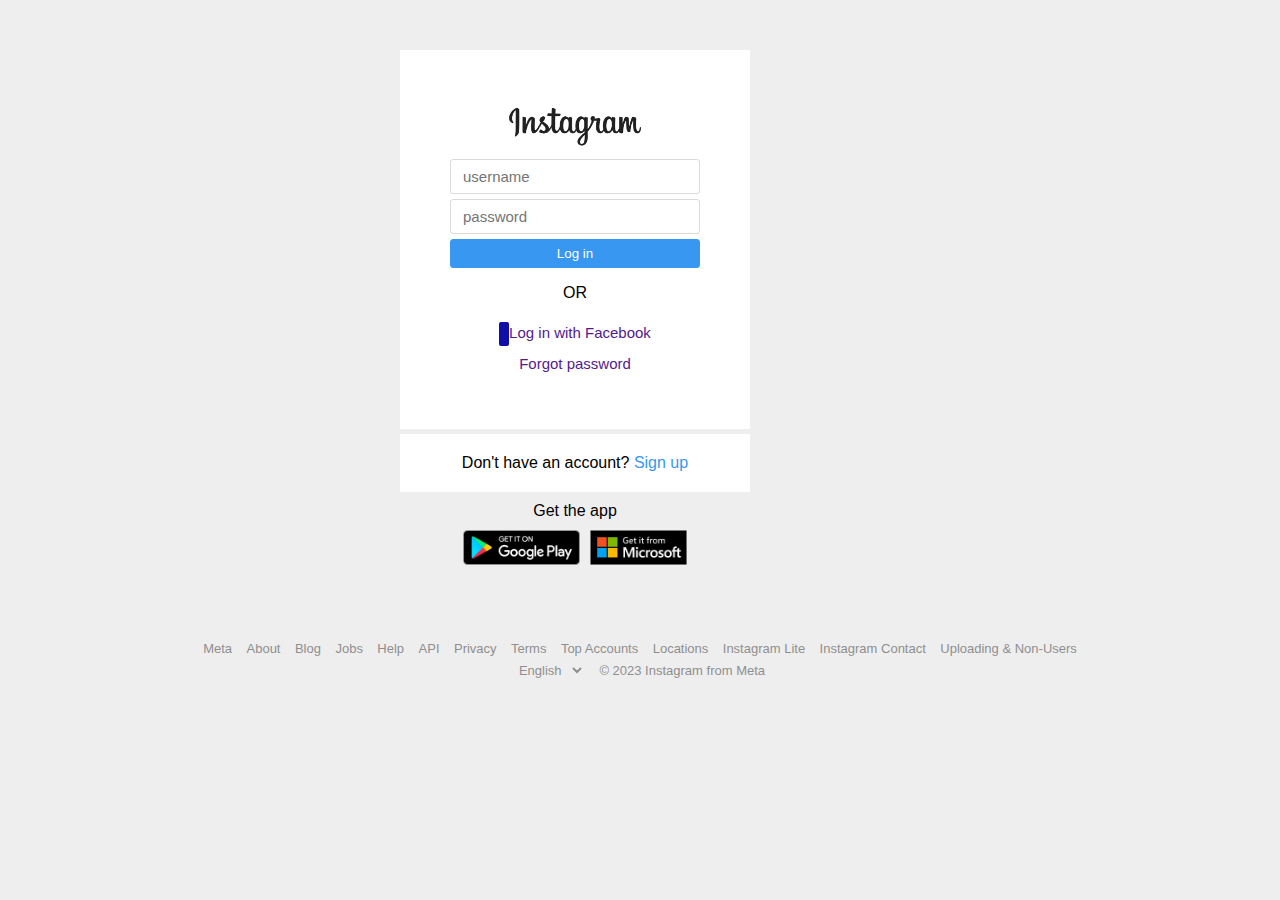
==== index.html @ 6bf5f572 "1" ====
<!DOCTYPE html>
<html lang="en">

<head>
    <meta charset="UTF-8">
    <meta http-equiv="X-UA-Compatible" content="IE=edge">
    <meta name="viewport" content="width=device-width, initial-scale=1.0">
    <title>Document</title>
    <link rel="stylesheet" href="https://cdnjs.cloudflare.com/ajax/libs/font-awesome/6.3.0/css/all.min.css"
        integrity="sha512-SzlrxWUlpfuzQ+pcUCosxcglQRNAq/DZjVsC0lE40xsADsfeQoEypE+enwcOiGjk/bSuGGKHEyjSoQ1zVisanQ=="
        crossorigin="anonymous" referrerpolicy="no-referrer" />
    <link rel="stylesheet" href="./style/style.css">
</head>

<body>
    <div id="up">
        <img id="imgup" src="https://imgs.search.brave.com/Re8hBT40ctupTs_ivCk1r1tIxAyOAiR8rrMqOtWh-Yo/rs:fit:382:594:1/g:ce/aHR0cHM6Ly93d3cu/bG9naW53ZWJzLmNv/bS93cC1jb250ZW50/L3VwbG9hZHMvMjAx/Ny8wNi93b3JkLWlt/YWdlLmpwZWc"
            alt="">
            <!-- <img src="./images/screenshot1.png" alt=""> -->
        <div id="container">

            <section>
                <div class="main-top">
                    <div class="logo">
                        <img src="./images/logo.png" />
                    </div>
                    <div>
                        <input type="text" placeholder="username" class="username" />
                        <div>
                            <input type="password" placeholder="password" class="password" />
                        </div>
                        <input type="button" value="Log in" class="login-btn" />
                    </div>

                    <span class="or"> OR </span>

                    <div class="main-bottom">
                        <a href="" class="logInFB"><i class="fa-brands fa-facebook-f"></i> Log in with Facebook </a><br>
                        <a href="" class="forget"> Forgot password </a>
                    </div>

                </div>
                <div class="bottom">
                    <div class="signUp">
                        Don't have an account? <a href="./signup.html">Sign up</a>
                    </div>
                </div>
                <div class="app-section">
                    <span> Get the app </span>
                    <div class="images">
                        <a href="https://play.google.com/store/search?q=instagram&c=apps"><img src="./images/googlePlay.png"
                                alt="googlePlay Image"></a>
                        <a href="https://apps.microsoft.com/store/detail/instagram/9NBLGGH5L9XT"><img
                                src="./images/microsoft.png" alt="Microsoft Image"></a>
                    </div>
                </div>
            </section>

            <!-- Footer Section Starts from Here -->

        </div>
    </div>

    <footer>
        <a href="">Meta</a>
        <a href="">About</a>
        <a href="">Blog</a>
        <a href="">Jobs</a>
        <a href="">Help</a>
        <a href="">API</a>
        <a href="">Privacy</a>
        <a href="">Terms</a>
        <a href="">Top Accounts</a>
        <a href="">Locations</a>
        <a href="">Instagram Lite</a>
        <a href="">Instagram Contact</a>
        <a href="">Uploading & Non-Users</a>
        <div class="bottom-footer">
            <select name="" id="">
                <option value="English">English</option>
                <option value="Hindi">Hindi</option>
                <option value="Punjabi">Punjabi</option>
                <option value="Urdu">Urdu</option>
                <option value="Francais">Francais</option>
            </select>
            <span> &copy; 2023 Instagram from Meta</span>
        </div>
    </footer>
</body>

</html>
---- style/style.css ----
* {
    margin: 0px;
    padding: 0px;
    box-sizing: border-box;
    font-family: -apple-system, BlinkMacSystemFont, 'Segoe UI', Roboto, Helvetica, Arial, sans-serif;
}

body {
    background-color: #eee;

}

#up {
    display: flex;
}

#imgup {
    margin-left: 300px;
    margin-top: 80px;
    height: 500px;
}

#container {
    display: flex;
    align-items: center;
    margin-left: 100px;
    margin-top: 50px;
    /* margin: 50px 50px 100px 50px; */
    /* flex-direction: column; */
}

section {
    margin: 20px 5;

}

.main-top {
    width: 350px;
    text-align: center;
    margin-bottom: 5px;
    padding: 50px 50px;
    background-color: #fff;
}

.logo {
    margin-bottom: 5px;
}

.logo img {
    height: 50px;
    margin: 0 auto;
}

.username,
.password {
    width: 100%;
    margin-bottom: 5px;
    padding: 8px 12px;
    border: 1px solid #dbdbdb;
    font-size: 15px;
    border-radius: 3px;
}

input:focus {
    outline: none;
}

.login-btn {
    width: 100%;
    background-color: #3897f0;
    border: 1px solid #3897f0;
    padding: 6px 0;
    color: #fff;
    cursor: pointer;
    border-radius: 3px;
}

.or {
    line-height: 50px;
}

.main-bottom a {
    margin: 20px 0;
    text-decoration: none;
    font-size: 15px;
    line-height: 30px;
}

.fa-facebook-f {
    color: #fff;
    border-radius: 2px;
    font-size: 12px;
    background-color: rgb(15, 15, 168);
    width: 20px;
    text-align: center;
    height: 20px;
    padding: 5px;
}

.bottom {
    width: 350px;
    text-align: center;
    padding: 20px 0;
    background-color: #fff;
}

.signUp a {
    text-decoration: none;
    cursor: pointer;
    color: #3897f0;
}

.app-section {
    text-align: center;
    padding: 10px 0;
}

.app-section span {
    font-size: 16px;
}

.images {
    margin: 10px 0;
    display: flex;
    justify-content: center;
    flex-wrap: wrap;
}

.images img {
    margin: 0 5px;
    height: 35px;
}

footer {
    width: 70%;
    text-align: center;
    margin-top: 2rem;
    align-items: center;
    margin: 50px auto;
}

footer a,
footer span,
footer select {
    font-size: 13px;
    color: #8e8e8e;
    text-decoration: none;
    margin: 5px;
}

footer select {
    outline: none;
    border: none;
    background-color: #eee;
}

@media (max-width: 400px) {
    #imgup {
        display: none;
    }
    #container {
        /* display: flex; */
        align-items: center;
       margin-left: 10px;
         /* margin-top: 50px; */
        /* margin: 50px 50px 100px 50px; */
        /* flex-direction: column; */
    }
    
}
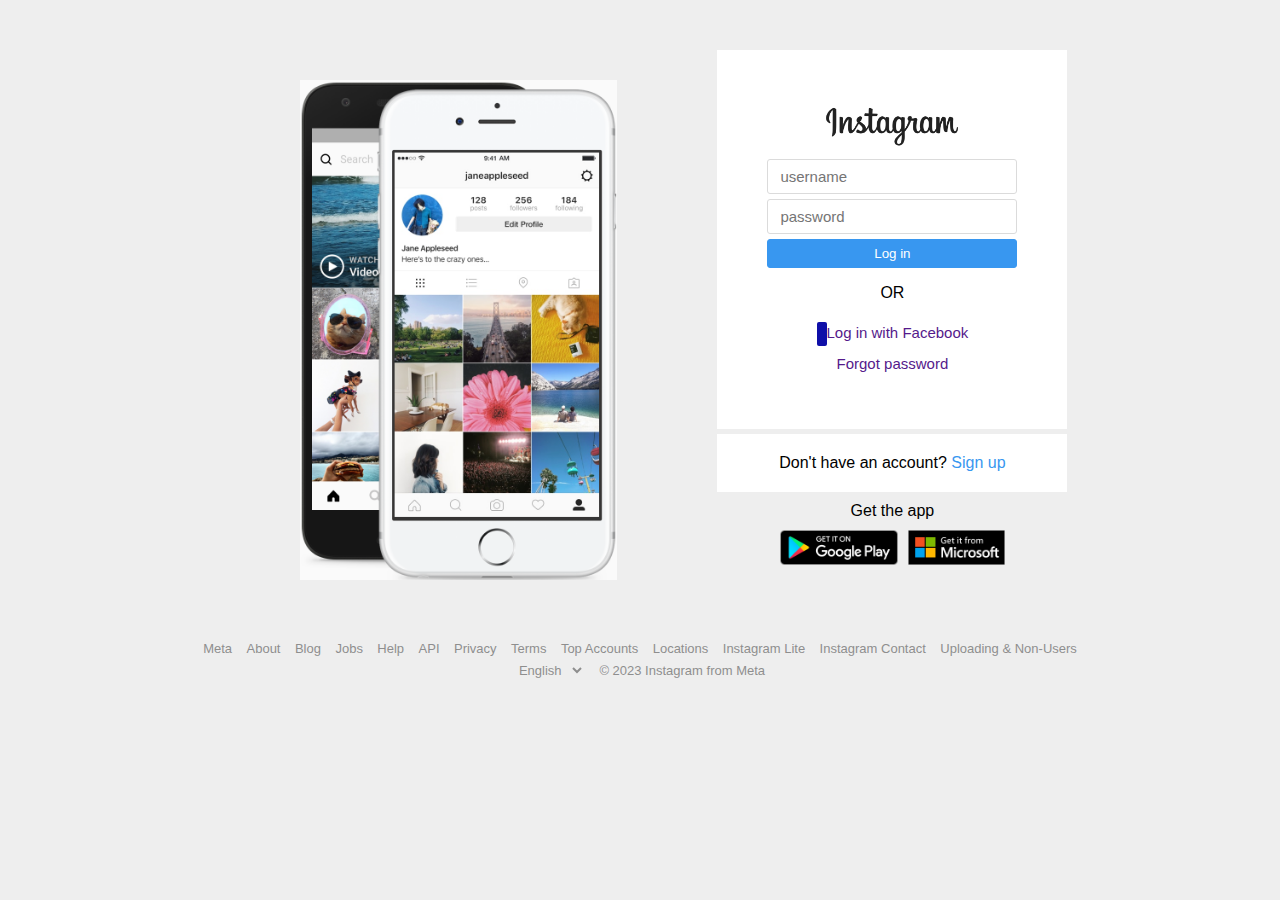
==== commit 31c88f04: "4" ====
--- a/index.html
+++ b/index.html
@@ -14,9 +14,8 @@
 
 <body>
     <div id="up">
-        <img id="imgup" src="https://imgs.search.brave.com/Re8hBT40ctupTs_ivCk1r1tIxAyOAiR8rrMqOtWh-Yo/rs:fit:382:594:1/g:ce/aHR0cHM6Ly93d3cu/bG9naW53ZWJzLmNv/bS93cC1jb250ZW50/L3VwbG9hZHMvMjAx/Ny8wNi93b3JkLWlt/YWdlLmpwZWc"
-            alt="">
-            <!-- <img src="./images/screenshot1.png" alt=""> -->
+        <img id="imgup" src="./images/phoneImage.png" alt="">
+        <!-- <img src="./images/screenshot1.png" alt=""> -->
         <div id="container">
 
             <section>
@@ -48,8 +47,8 @@
                 <div class="app-section">
                     <span> Get the app </span>
                     <div class="images">
-                        <a href="https://play.google.com/store/search?q=instagram&c=apps"><img src="./images/googlePlay.png"
-                                alt="googlePlay Image"></a>
+                        <a href="https://play.google.com/store/search?q=instagram&c=apps"><img
+                                src="./images/googlePlay.png" alt="googlePlay Image"></a>
                         <a href="https://apps.microsoft.com/store/detail/instagram/9NBLGGH5L9XT"><img
                                 src="./images/microsoft.png" alt="Microsoft Image"></a>
                     </div>
--- a/style/style.css
+++ b/style/style.css
@@ -159,12 +159,8 @@
         display: none;
     }
     #container {
-        /* display: flex; */
         align-items: center;
        margin-left: 10px;
-         /* margin-top: 50px; */
-        /* margin: 50px 50px 100px 50px; */
-        /* flex-direction: column; */
     }
     
 }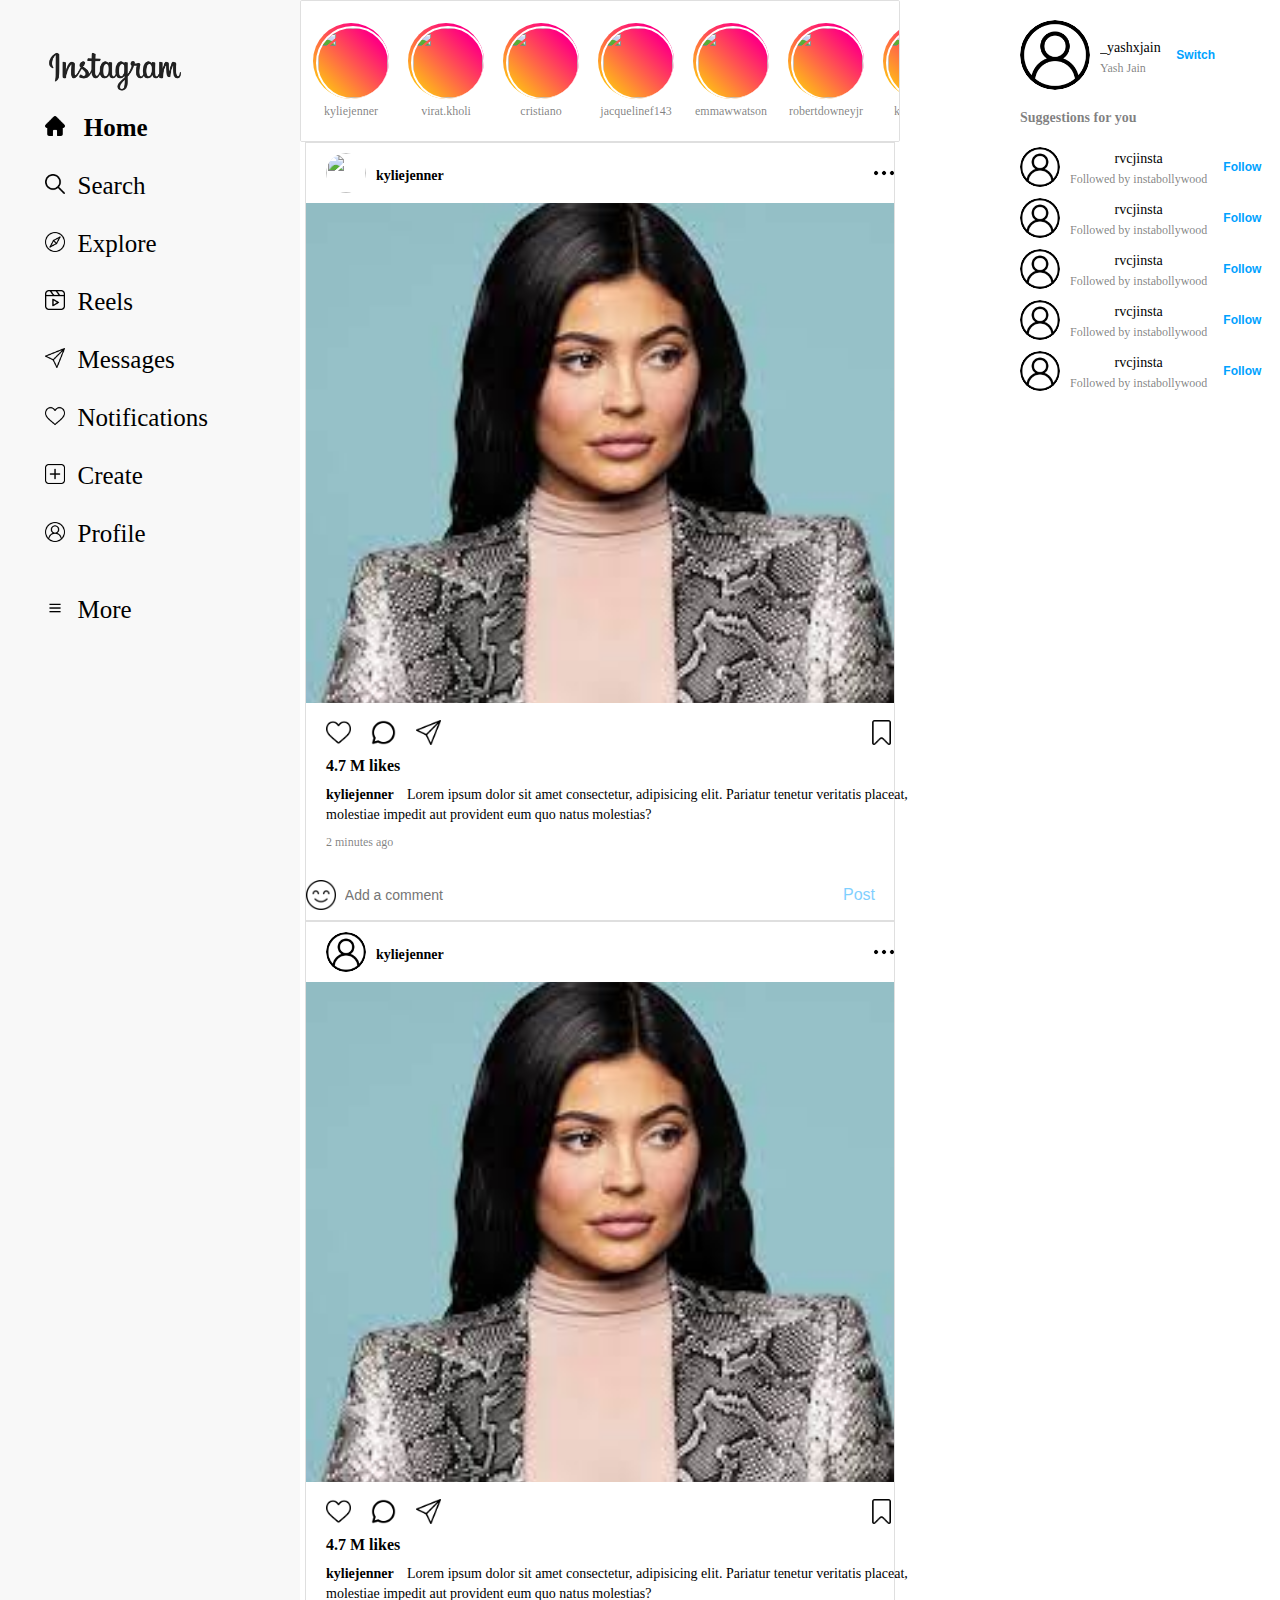
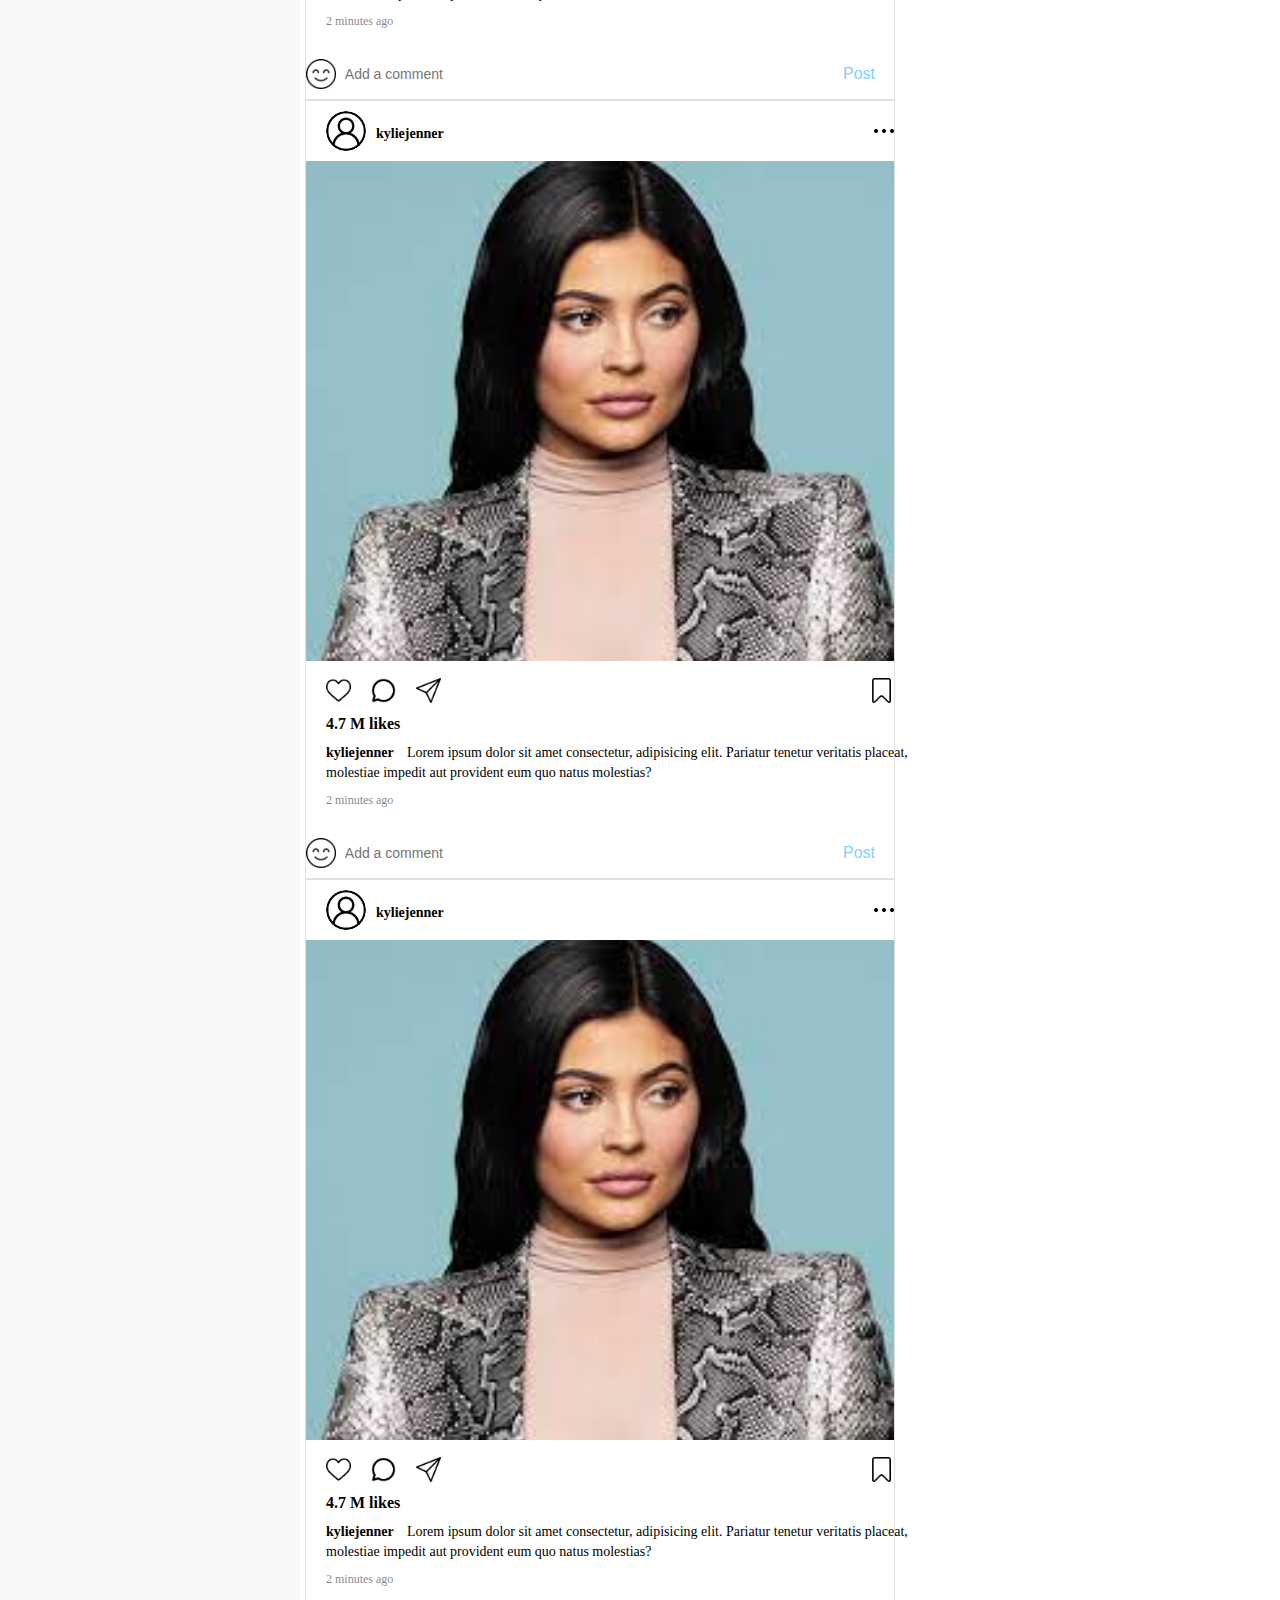
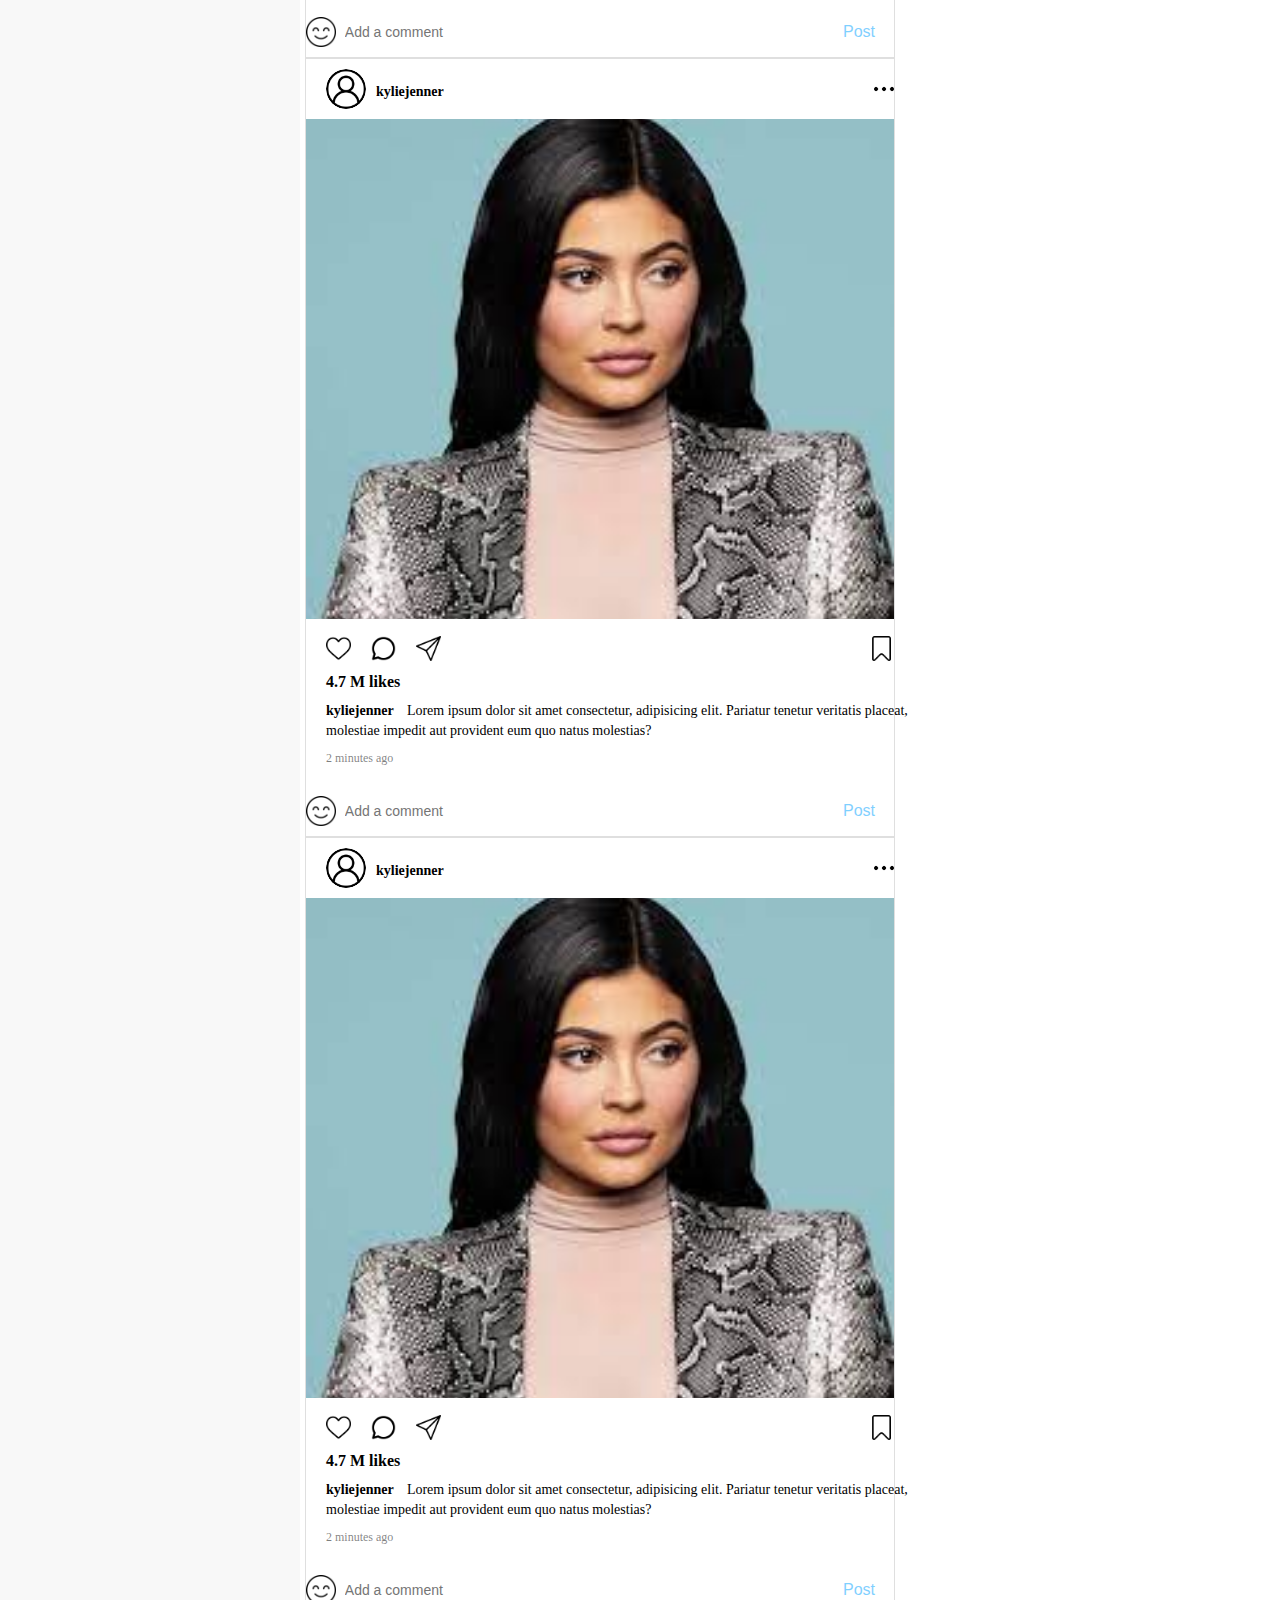
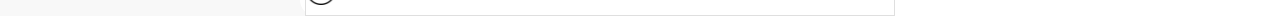
==== commit d7c85ef1: "1" ====
--- a/index.html
+++ b/index.html
@@ -6,85 +6,373 @@
     <meta http-equiv="X-UA-Compatible" content="IE=edge">
     <meta name="viewport" content="width=device-width, initial-scale=1.0">
     <title>Document</title>
-    <link rel="stylesheet" href="https://cdnjs.cloudflare.com/ajax/libs/font-awesome/6.3.0/css/all.min.css"
-        integrity="sha512-SzlrxWUlpfuzQ+pcUCosxcglQRNAq/DZjVsC0lE40xsADsfeQoEypE+enwcOiGjk/bSuGGKHEyjSoQ1zVisanQ=="
-        crossorigin="anonymous" referrerpolicy="no-referrer" />
-    <link rel="stylesheet" href="./style/style.css">
+    <link rel="stylesheet" href="./style/home.css">
+    <link rel="stylesheet" href="./style/ham.css">
 </head>
 
 <body>
-    <div id="up">
-        <img id="imgup" src="./images/phoneImage.png" alt="">
-        <!-- <img src="./images/screenshot1.png" alt=""> -->
-        <div id="container">
-
-            <section>
-                <div class="main-top">
-                    <div class="logo">
-                        <img src="./images/logo.png" />
-                    </div>
-                    <div>
-                        <input type="text" placeholder="username" class="username" />
-                        <div>
-                            <input type="password" placeholder="password" class="password" />
-                        </div>
-                        <input type="button" value="Log in" class="login-btn" />
-                    </div>
-
-                    <span class="or"> OR </span>
-
-                    <div class="main-bottom">
-                        <a href="" class="logInFB"><i class="fa-brands fa-facebook-f"></i> Log in with Facebook </a><br>
-                        <a href="" class="forget"> Forgot password </a>
-                    </div>
-
+    <div class="sidebar sidebarGo">
+        <nav>
+            <img id="logoimg" src="./images/logo.png" />
+            <ul>
+                <li><img class="icons" src="./images/home.png" alt=""> &nbsp;<a href="./home.html"> <b>Home</b> </a>
+                </li>
+                <li><img class="icons hamburger" src="./images/search.png" alt="">&nbsp;&nbsp;<a href="#">Search</a>
+                </li>
+                <li><img class="icons" src="./images/explore.png" alt="">&nbsp;&nbsp;<a
+                        href="./explore.html">Explore</a></li>
+                <li><img class="icons" src="./images/reels.png" alt="">&nbsp;&nbsp;<a href="./reels.html">Reels</a></li>
+                <li><img class="icons" src="./images/messages.png" alt="">&nbsp;&nbsp;<a href="#">Messages</a></li>
+                <li><img class="icons" src="./images/like.png" alt="">&nbsp;&nbsp;<a href="#">Notifications</a></li>
+                <li><img class="icons" src="./images/create.png" alt="">&nbsp;&nbsp;<a id="myButton" href="#">Create</a>
+                </li>
+                <div id="myPopup" class="popup">
+                    <div class="popup-content">
+
+                        <h4>Create a new Post</h4>
+
+
+                        <hr>
+                        <img src="./images/media.png" alt="">
+                        <h2>DROP PHOTOS & VIDEOS HERE</h2><br>
+                        <button id="btn">Select from Computer</button>
+                        <button id="closePopup">
+
+                        </button>
+                    </div>
                 </div>
-                <div class="bottom">
-                    <div class="signUp">
-                        Don't have an account? <a href="./signup.html">Sign up</a>
+                <li><img class="icons" src="./images/profile.png" alt="">&nbsp;&nbsp;<a href="profile.html">Profile</a>
+                </li>
+                <br>
+                <li><img class="icons" src="./images/more.png" alt="">&nbsp;&nbsp;<a href="#">More</a></li>
+            </ul>
+        </nav>
+    </div>
+
+    <div class="main-home">
+        <section class="main">
+            <div class="wrapper">
+                <div class="left-col">
+                    <div class="status-wrapper">
+                        <div class="status-card">
+                            <div class="profile-pic"><img
+                                    src="https://imgs.search.brave.com/10x-9MYQ3UT8UE_O0OhPyYdEs6hFJ2AFNmg-67Gup0k/rs:fit:412:225:1/g:ce/aHR0cHM6Ly90c2U0/Lm1tLmJpbmcubmV0/L3RoP2lkPU9JUC54/UHhsZTJTSjlmVkZR/Yll6V1lXcHBBSGFJ/aCZwaWQ9QXBp"
+                                    alt=""></div>
+                            <p class="username">kyliejenner</p>
+                        </div>
+                        <div class="status-card">
+                            <div class="profile-pic"><img
+                                    src="https://imgs.search.brave.com/W1_DUbua_zzubi-dP-hiGaJ7suKs9LF5B0qQZjL7g8k/rs:fit:474:225:1/g:ce/aHR0cHM6Ly90c2Ux/LmV4cGxpY2l0LmJp/bmcubmV0L3RoP2lk/PU9JUC4tTVJ6YnEy/QmxMRFFDWjZ6MHZS/c0tBSGFIYSZwaWQ9/QXBp"
+                                    alt=""></div>
+                            <p class="username">virat.kholi</p>
+                        </div>
+                        <div class="status-card">
+                            <div class="profile-pic"><img
+                                    src="https://imgs.search.brave.com/1muf_ZxDqbG23QAFI9hE28PN6tsbXpHfOeyy_aBdIc8/rs:fit:379:225:1/g:ce/aHR0cHM6Ly90c2Ux/Lm1tLmJpbmcubmV0/L3RoP2lkPU9JUC5R/MUpJQVdIcVBmbkN1/dzMxOXBwbzJ3SGFK/USZwaWQ9QXBp"
+                                    alt=""></div>
+                            <p class="username">cristiano</p>
+                        </div>
+                        <div class="status-card">
+                            <div class="profile-pic"><img
+                                    src="https://imgs.search.brave.com/duKR7AWw_UzBZ803TA9iD-wkPMqec5XPsanO8fdN5eY/rs:fit:492:225:1/g:ce/aHR0cHM6Ly90c2Uy/Lm1tLmJpbmcubmV0/L3RoP2lkPU9JUC5m/aEtCcUVrSkdEc0I3/QTR4VVVfTGdBSGFI/SSZwaWQ9QXBp"
+                                    alt=""></div>
+                            <p class="username">jacquelinef143</p>
+                        </div>
+                        <div class="status-card">
+                            <div class="profile-pic"><img
+                                    src="https://imgs.search.brave.com/K7c_uwJRXGqJqfzIuiWPDkQKmZdF_z2vkGCCHpIjrZg/rs:fit:711:225:1/g:ce/aHR0cHM6Ly90c2U0/Lm1tLmJpbmcubmV0/L3RoP2lkPU9JUC5X/SkdHOGF1N0Yydk92/b0Fza3IzeUNnSGFF/OCZwaWQ9QXBp"
+                                    alt=""></div>
+                            <p class="username">emmawwatson</p>
+                        </div>
+                        <div class="status-card">
+                            <div class="profile-pic"><img
+                                    src="https://imgs.search.brave.com/HERfYOcEakASpgiOQM7sdWvOyZFIoyjhADvBkv8AoWQ/rs:fit:316:225:1/g:ce/aHR0cHM6Ly90c2Uz/Lm1tLmJpbmcubmV0/L3RoP2lkPU9JUC5Q/N0ZRV2E5NFlhT3Rn/VjlHLVpMNWNRSGFM/SCZwaWQ9QXBp"
+                                    alt=""></div>
+                            <p class="username">robertdowneyjr</p>
+                        </div>
+                        <div class="status-card">
+                            <div class="profile-pic"><img
+                                    src="https://imgs.search.brave.com/10x-9MYQ3UT8UE_O0OhPyYdEs6hFJ2AFNmg-67Gup0k/rs:fit:412:225:1/g:ce/aHR0cHM6Ly90c2U0/Lm1tLmJpbmcubmV0/L3RoP2lkPU9JUC54/UHhsZTJTSjlmVkZR/Yll6V1lXcHBBSGFJ/aCZwaWQ9QXBp"
+                                    alt=""></div>
+                            <p class="username">kyliejenner</p>
+                        </div>
                     </div>
                 </div>
-                <div class="app-section">
-                    <span> Get the app </span>
-                    <div class="images">
-                        <a href="https://play.google.com/store/search?q=instagram&c=apps"><img
-                                src="./images/googlePlay.png" alt="googlePlay Image"></a>
-                        <a href="https://apps.microsoft.com/store/detail/instagram/9NBLGGH5L9XT"><img
-                                src="./images/microsoft.png" alt="Microsoft Image"></a>
+        </section>
+        <section class="main">
+            <div class="wrapper">
+                <div class="left-col">
+
+
+                    <div class="post">
+                        <div class="info">
+                            <div class="user">
+                                <div class="profile-pic"><img
+                                        src="https://imgs.search.brave.com/10x-9MYQ3UT8UE_O0OhPyYdEs6hFJ2AFNmg-67Gup0k/rs:fit:412:225:1/g:ce/aHR0cHM6Ly90c2U0/Lm1tLmJpbmcubmV0/L3RoP2lkPU9JUC54/UHhsZTJTSjlmVkZR/Yll6V1lXcHBBSGFJ/aCZwaWQ9QXBp"
+                                        alt=""></div>
+                                <p class="username">kyliejenner</p>
+                                <img class="more2" src="./images/more2.png" class="options" alt="">
+                            </div>
+
+                        </div>
+                        <img src="./images/kyle.jpg" class="post-image" alt="">
+                        <div class="post-content">
+                            <div class="reaction-wrapper">
+                                <img src="images/like.png" class="icon" alt="">
+                                <img src="images/comments.png" class="icon" alt="">
+                                <img src="images/messages.png" class="icon" alt="">
+                                <img src="images/save.png" class="save icon" alt="">
+                            </div>
+                            <p class="likes">4.7 M likes</p>
+                            <p class="description"><span>kyliejenner </span> Lorem ipsum dolor sit amet consectetur,
+                                adipisicing elit. Pariatur tenetur veritatis placeat, molestiae impedit aut
+                                provident
+                                eum quo natus molestias?</p>
+                            <p class="post-time">2 minutes ago</p>
+                        </div>
+                        <div class="comment-wrapper">
+                            <img src="images/smile.png" class="icon" alt="">
+                            <input type="text" class="comment-box" placeholder="Add a comment">
+                            <button class="comment-btn">Post</button>
+                        </div>
+                    </div>
+                    <div class="post">
+                        <div class="info">
+                            <div class="user">
+                                <div class="profile-pic"><img src="images/profile.png" alt=""></div>
+                                <p class="username">kyliejenner</p>
+                                <img class="more2" src="./images/more2.png" class="options" alt="">
+                            </div>
+
+                        </div>
+                        <img src="./images/kyle.jpg" class="post-image" alt="">
+                        <div class="post-content">
+                            <div class="reaction-wrapper">
+                                <img src="images/like.png" class="icon" alt="">
+                                <img src="images/comments.png" class="icon" alt="">
+                                <img src="images/messages.png" class="icon" alt="">
+                                <img src="images/save.png" class="save icon" alt="">
+                            </div>
+                            <p class="likes">4.7 M likes</p>
+                            <p class="description"><span>kyliejenner </span> Lorem ipsum dolor sit amet consectetur,
+                                adipisicing elit. Pariatur tenetur veritatis placeat, molestiae impedit aut
+                                provident
+                                eum quo natus molestias?</p>
+                            <p class="post-time">2 minutes ago</p>
+                        </div>
+                        <div class="comment-wrapper">
+                            <img src="images/smile.png" class="icon" alt="">
+                            <input type="text" class="comment-box" placeholder="Add a comment">
+                            <button class="comment-btn">Post</button>
+                        </div>
+                    </div>
+                    <div class="post">
+                        <div class="info">
+                            <div class="user">
+                                <div class="profile-pic"><img src="images/profile.png" alt=""></div>
+                                <p class="username">kyliejenner</p>
+                                <img class="more2" src="./images/more2.png" class="options" alt="">
+                            </div>
+
+                        </div>
+                        <img src="./images/kyle.jpg" class="post-image" alt="">
+                        <div class="post-content">
+                            <div class="reaction-wrapper">
+                                <img src="images/like.png" class="icon" alt="">
+                                <img src="images/comments.png" class="icon" alt="">
+                                <img src="images/messages.png" class="icon" alt="">
+                                <img src="images/save.png" class="save icon" alt="">
+                            </div>
+                            <p class="likes">4.7 M likes</p>
+                            <p class="description"><span>kyliejenner </span> Lorem ipsum dolor sit amet consectetur,
+                                adipisicing elit. Pariatur tenetur veritatis placeat, molestiae impedit aut
+                                provident
+                                eum quo natus molestias?</p>
+                            <p class="post-time">2 minutes ago</p>
+                        </div>
+                        <div class="comment-wrapper">
+                            <img src="images/smile.png" class="icon" alt="">
+                            <input type="text" class="comment-box" placeholder="Add a comment">
+                            <button class="comment-btn">Post</button>
+                        </div>
+                    </div>
+                    <div class="post">
+                        <div class="info">
+                            <div class="user">
+                                <div class="profile-pic"><img src="images/profile.png" alt=""></div>
+                                <p class="username">kyliejenner</p>
+                                <img class="more2" src="./images/more2.png" class="options" alt="">
+                            </div>
+
+                        </div>
+                        <img src="./images/kyle.jpg" class="post-image" alt="">
+                        <div class="post-content">
+                            <div class="reaction-wrapper">
+                                <img src="images/like.png" class="icon" alt="">
+                                <img src="images/comments.png" class="icon" alt="">
+                                <img src="images/messages.png" class="icon" alt="">
+                                <img src="images/save.png" class="save icon" alt="">
+                            </div>
+                            <p class="likes">4.7 M likes</p>
+                            <p class="description"><span>kyliejenner </span> Lorem ipsum dolor sit amet consectetur,
+                                adipisicing elit. Pariatur tenetur veritatis placeat, molestiae impedit aut
+                                provident
+                                eum quo natus molestias?</p>
+                            <p class="post-time">2 minutes ago</p>
+                        </div>
+                        <div class="comment-wrapper">
+                            <img src="images/smile.png" class="icon" alt="">
+                            <input type="text" class="comment-box" placeholder="Add a comment">
+                            <button class="comment-btn">Post</button>
+                        </div>
+                    </div>
+                    <div class="post">
+                        <div class="info">
+                            <div class="user">
+                                <div class="profile-pic"><img src="images/profile.png" alt=""></div>
+                                <p class="username">kyliejenner</p>
+                                <img class="more2" src="./images/more2.png" class="options" alt="">
+                            </div>
+
+                        </div>
+                        <img src="./images/kyle.jpg" class="post-image" alt="">
+                        <div class="post-content">
+                            <div class="reaction-wrapper">
+                                <img src="images/like.png" class="icon" alt="">
+                                <img src="images/comments.png" class="icon" alt="">
+                                <img src="images/messages.png" class="icon" alt="">
+                                <img src="images/save.png" class="save icon" alt="">
+                            </div>
+                            <p class="likes">4.7 M likes</p>
+                            <p class="description"><span>kyliejenner </span> Lorem ipsum dolor sit amet consectetur,
+                                adipisicing elit. Pariatur tenetur veritatis placeat, molestiae impedit aut
+                                provident
+                                eum quo natus molestias?</p>
+                            <p class="post-time">2 minutes ago</p>
+                        </div>
+                        <div class="comment-wrapper">
+                            <img src="images/smile.png" class="icon" alt="">
+                            <input type="text" class="comment-box" placeholder="Add a comment">
+                            <button class="comment-btn">Post</button>
+                        </div>
+                    </div>
+                    <div class="post">
+                        <div class="info">
+                            <div class="user">
+                                <div class="profile-pic"><img src="images/profile.png" alt=""></div>
+                                <p class="username">kyliejenner</p>
+                                <img class="more2" src="./images/more2.png" class="options" alt="">
+                            </div>
+
+                        </div>
+                        <img src="./images/kyle.jpg" class="post-image" alt="">
+                        <div class="post-content">
+                            <div class="reaction-wrapper">
+                                <img src="images/like.png" class="icon" alt="">
+                                <img src="images/comments.png" class="icon" alt="">
+                                <img src="images/messages.png" class="icon" alt="">
+                                <img src="images/save.png" class="save icon" alt="">
+                            </div>
+                            <p class="likes">4.7 M likes</p>
+                            <p class="description"><span>kyliejenner </span> Lorem ipsum dolor sit amet consectetur,
+                                adipisicing elit. Pariatur tenetur veritatis placeat, molestiae impedit aut
+                                provident
+                                eum quo natus molestias?</p>
+                            <p class="post-time">2 minutes ago</p>
+                        </div>
+                        <div class="comment-wrapper">
+                            <img src="images/smile.png" class="icon" alt="">
+                            <input type="text" class="comment-box" placeholder="Add a comment">
+                            <button class="comment-btn">Post</button>
+                        </div>
                     </div>
                 </div>
-            </section>
-
-            <!-- Footer Section Starts from Here -->
-
-        </div>
+            </div>
+        </section>
     </div>
-
-    <footer>
-        <a href="">Meta</a>
-        <a href="">About</a>
-        <a href="">Blog</a>
-        <a href="">Jobs</a>
-        <a href="">Help</a>
-        <a href="">API</a>
-        <a href="">Privacy</a>
-        <a href="">Terms</a>
-        <a href="">Top Accounts</a>
-        <a href="">Locations</a>
-        <a href="">Instagram Lite</a>
-        <a href="">Instagram Contact</a>
-        <a href="">Uploading & Non-Users</a>
-        <div class="bottom-footer">
-            <select name="" id="">
-                <option value="English">English</option>
-                <option value="Hindi">Hindi</option>
-                <option value="Punjabi">Punjabi</option>
-                <option value="Urdu">Urdu</option>
-                <option value="Francais">Francais</option>
-            </select>
-            <span> &copy; 2023 Instagram from Meta</span>
-        </div>
-    </footer>
+    <div class="right-main-home">
+        <section class="main">
+            <div class="wrapper">
+
+                <div class="right-col">
+                    <div class="profile-card">
+                        <div class="profile-pic">
+                            <img src="images/profile.png" alt="">
+                        </div>
+                        <div>
+                            <p class="username">_yashxjain</p>
+                            <p class="sub-text">Yash Jain</p>
+                        </div>
+                        <button class="action-btn">Switch</button>
+                    </div>
+                    <p class="suggestion-text">Suggestions for you</p>
+                    <div class="profile-card">
+                        <div class="profile-pic">
+                            <img src="./images/profile.png" alt="">
+                        </div>
+                        <div>
+                            <p class="username">rvcjinsta</p>
+                            <p class="sub-text">Followed by instabollywood</p>
+                        </div>
+                        <button class="action-btn">Follow</button>
+                    </div>
+                    <div class="profile-card">
+                        <div class="profile-pic">
+                            <img src="./images/profile.png" alt="">
+                        </div>
+                        <div>
+                            <p class="username">rvcjinsta</p>
+                            <p class="sub-text">Followed by instabollywood</p>
+                        </div>
+                        <button class="action-btn">Follow</button>
+                    </div>
+                    <div class="profile-card">
+                        <div class="profile-pic">
+                            <img src="./images/profile.png" alt="">
+                        </div>
+                        <div>
+                            <p class="username">rvcjinsta</p>
+                            <p class="sub-text">Followed by instabollywood</p>
+                        </div>
+                        <button class="action-btn">Follow</button>
+                    </div>
+                    <div class="profile-card">
+                        <div class="profile-pic">
+                            <img src="./images/profile.png" alt="">
+                        </div>
+                        <div>
+                            <p class="username">rvcjinsta</p>
+                            <p class="sub-text">Followed by instabollywood</p>
+                        </div>
+                        <button class="action-btn">Follow</button>
+                    </div>
+                    <div class="profile-card">
+                        <div class="profile-pic">
+                            <img src="./images/profile.png" alt="">
+                        </div>
+                        <div>
+                            <p class="username">rvcjinsta</p>
+                            <p class="sub-text">Followed by instabollywood</p>
+                        </div>
+                        <button class="action-btn">Follow</button>
+                    </div>
+                </div>
+            </div>
+        </section>
+    </div>
 </body>
+<script>
+    myButton.addEventListener("click", function () {
+        myPopup.classList.add("show");
+    });
+    closePopup.addEventListener("click", function () {
+        myPopup.classList.remove("show");
+    });
+    window.addEventListener("click", function (event) {
+        if (event.target == myPopup) {
+            myPopup.classList.remove("show");
+        }
+    });
+</script>
 
 </html>--- a/style/home.css
+++ b/style/home.css
@@ -0,0 +1,363 @@
+@import url('https://fonts.googleapis.com/css2?family=Alkatra:wght@500&display=swap');
+@import url('https://fonts.googleapis.com/css2?family=Alkatra:wght@500&display=swap');
+
+* {
+    margin: 0;
+    padding: 0;
+}
+
+body {
+    background: #f8f8f8;
+    /* padding-top: 15px;  */
+    /* padding-left: 15px; */
+}
+
+#logoimg {
+    height: 50px;
+    /* margin: 0 auto; */
+}
+
+.icons {
+    height: 20px;
+}
+
+.sidebar {
+
+    position: fixed;
+    width: 300px;
+    /* height: 100vh; */
+    background: #f8f8f8;
+    z-index: 2;
+}
+
+.sidebar nav {
+    padding: 45px;
+}
+
+.sidebar nav li {
+    list-style: none;
+    font-size: 25px;
+    padding: 15px 0;
+}
+
+.sidebar nav li a {
+    text-decoration: none;
+    color: black;
+}
+
+.main {
+    width: 100%;
+    /* padding: 40px 0; */
+    display: flex;
+    /* justify-content: center; */
+    /* margin-top: 50px; */
+}
+
+.main-home {
+    position: absolute;
+    width: calc(100% - 300px);
+    top: 0;
+    left: 300px;
+    background: #fff;
+    border-radius: 1rem 0 0 1rem;
+    /* z-index: 1000; */
+}
+
+.wrapper {
+    width: 100%;
+    max-width: 1000px;
+    display: grid;
+    grid-template-columns: 60% 40%;
+    grid-gap: 30px;
+}
+
+.left-col {
+    display: flex;
+    flex-direction: column;
+}
+
+.status-wrapper {
+    width: 100%;
+    height: 120px;
+    background: #fff;
+    border: 1px solid #dfdfdf;
+    border-radius: 2px;
+    padding: 10px;
+    padding-right: 0;
+    display: flex;
+    align-items: center;
+    overflow: hidden;
+    overflow-x: auto;
+}
+
+.status-wrapper::-webkit-scrollbar {
+    display: none;
+}
+
+.status-card {
+    flex: 0 0 auto;
+    width: 80px;
+    max-width: 80px;
+    display: flex;
+    flex-direction: column;
+    align-items: center;
+    margin-right: 15px;
+}
+
+.profile-pic {
+    width: 70px;
+    height: 70px;
+    border-radius: 50%;
+    overflow: hidden;
+    padding: 3px;
+    background: linear-gradient(45deg, rgb(255, 230, 0), rgb(255, 0, 128) 80%);
+}
+
+.profile-pic img {
+    width: 100%;
+    height: 100%;
+    object-fit: cover;
+    border-radius: 50%;
+    border: 2px solid #fff;
+}
+
+.username {
+    width: 100%;
+    overflow: hidden;
+    text-align: center;
+    font-size: 12px;
+    margin-top: 5px;
+    color: rgba(0, 0, 0, 0.5)
+}
+
+.post {
+    width: 100%;
+    height: auto;
+    background: #fff;
+    border: 1px solid #dfdfdf;
+    /* margin-top: 40px; */
+    margin-left: 5px;
+}
+
+.info {
+    width: 100%;
+    height: 60px;
+    display: flex;
+    justify-content: space-between;
+    align-items: center;
+    padding: 0 20px;
+}
+
+.info .username {
+    width: auto;
+    font-weight: bold;
+    color: #000;
+    font-size: 14px;
+    margin-left: 10px;
+}
+
+.info .options {
+    height: 10px;
+    cursor: pointer;
+}
+
+.info .user {
+    display: flex;
+    align-items: center;
+}
+
+.info .profile-pic {
+    height: 40px;
+    width: 40px;
+    padding: 0;
+    background: none;
+}
+
+.info .profile-pic img {
+    border: none;
+}
+
+.post-image {
+    width: 100%;
+    height: 500px;
+    object-fit: cover;
+}
+
+.post-content {
+    width: 100%;
+    padding: 20px;
+}
+
+.likes {
+    font-weight: bold;
+}
+
+.description {
+    margin: 10px 0;
+    font-size: 14px;
+    line-height: 20px;
+}
+
+.description span {
+    font-weight: bold;
+    margin-right: 10px;
+}
+
+.post-time {
+    color: rgba(0, 0, 0, 0.5);
+    font-size: 12px;
+}
+
+.comment-wrapper {
+    width: 100%;
+    height: 50px;
+    border-radius: 1px solid #dfdfdf;
+    display: flex;
+    justify-content: space-between;
+    align-items: center;
+}
+
+.comment-wrapper .icon {
+    height: 30px;
+}
+
+.comment-box {
+    width: 80%;
+    height: 100%;
+    border: none;
+    outline: none;
+    font-size: 14px;
+}
+
+.comment-btn,
+.action-btn {
+    width: 70px;
+    height: 100%;
+    background: none;
+    border: none;
+    outline: none;
+    text-transform: capitalize;
+    font-size: 16px;
+    color: rgb(0, 162, 255);
+    opacity: 0.5;
+}
+
+.reaction-wrapper {
+    width: 100%;
+    height: 50px;
+    display: flex;
+    margin-top: -20px;
+    align-items: center;
+}
+
+.reaction-wrapper .icon {
+    height: 25px;
+    margin: 0;
+    margin-right: 20px;
+}
+
+.reaction-wrapper .icon.save {
+    margin-left: auto;
+}
+
+.more2 {
+    margin-left: 430px;
+}
+
+.more2 {
+    height: 20px;
+}
+
+#mine {
+    display: flex;
+}
+
+.right-main-home {
+    position: absolute;
+    width: calc(100% - 300px);
+    top: 0;
+    left: 1000px;
+    background: #fff;
+    border-radius: 1rem 0 0 1rem;
+    /* z-index: 1000; */
+    /* border: 1px solid red; */
+}
+
+.right-col {
+    padding: 20px;
+}
+
+.profile-card {
+    width: fit-content;
+    display: flex;
+    justify-content: center;
+    align-items: center;
+    margin-bottom: 10px;
+}
+
+.profile-card .profile-pic {
+    flex: 0 0 auto;
+    padding: 0;
+    background: none;
+    width: 40px;
+    height: 40px;
+    margin-right: 10px;
+}
+
+.profile-card:first-child .profile-pic {
+    width: 70px;
+    height: 70px;
+}
+
+.profile-card .profile-pic img {
+    border: none;
+}
+
+.profile-card .username {
+    font-weight: 500;
+    font-size: 14px;
+    color: #000;
+}
+
+.sub-text {
+    color: rgba(0, 0, 0, 0.5);
+    font-size: 12px;
+    font-weight: 500;
+    margin-top: 5px;
+}
+
+.action-btn {
+    opacity: 1;
+    font-weight: 700;
+    font-size: 12px;
+}
+
+.suggestion-text {
+    font-size: 14px;
+    color: rgba(0, 0, 0, 0.5);
+    font-weight: 700;
+    margin: 20px 0;
+}
+
+@media (max-width: 1100px) {
+
+    .right-col,
+    .search-box {
+        display: none;
+    }
+
+    .nav-wrapper,
+    .wrapper {
+        width: 90%;
+    }
+
+    .wrapper {
+        display: block;
+    }
+}
+
+@media (min-width: 850px) {
+    .icons a {
+        display: none;
+    }
+}--- a/style/ham.css
+++ b/style/ham.css
@@ -0,0 +1,75 @@
+.popup {
+    position: fixed;
+    /* z-index: 1; */
+    left: 0;
+    top: 0;
+    width: 100%;
+    height: 100%;
+    overflow: auto;
+    background-color: rgba(0, 0, 0, 0.4);
+    display: none;
+
+}
+
+.popup-content {
+    border-radius: 20px;
+    background-color: white;
+    margin: 10% auto;
+    padding: 20px;
+    border: 1px solid #888888;
+    width: 30%;
+    font-weight: bolder;
+}
+
+.popup-content h4 {
+    font-size: 20px;
+    margin: auto;
+    margin-left: 120px;
+}
+
+.popup-content img {
+    margin-top: 100px;
+    margin-left: 150px;
+    height: 100px;
+}
+
+.popup-content h2 {
+    font-size: 20px;
+    margin-left: 50px;
+}
+
+.popup-content button {
+    display: block;
+    margin: 0 auto;
+}
+
+.show {
+    display: block;
+}
+
+#btn {
+    cursor: pointer;
+    border: 0;
+    color: white;
+    background-color: rgb(69, 172, 212);
+    font-weight: 600;
+    border-radius: 3px;
+    font-size: 14px;
+    padding: 9px 28px;
+    border-radius: 8px;
+    margin-bottom: 50px;
+}
+
+#btn:hover {
+    background-color: white;
+    color: rgb(69, 172, 212);
+    border: 1px solid rgb(69, 172, 212);
+}
+
+/* .singlerow {
+    display: flex;
+}
+
+#closePopup {
+    height: 10px;
+} */